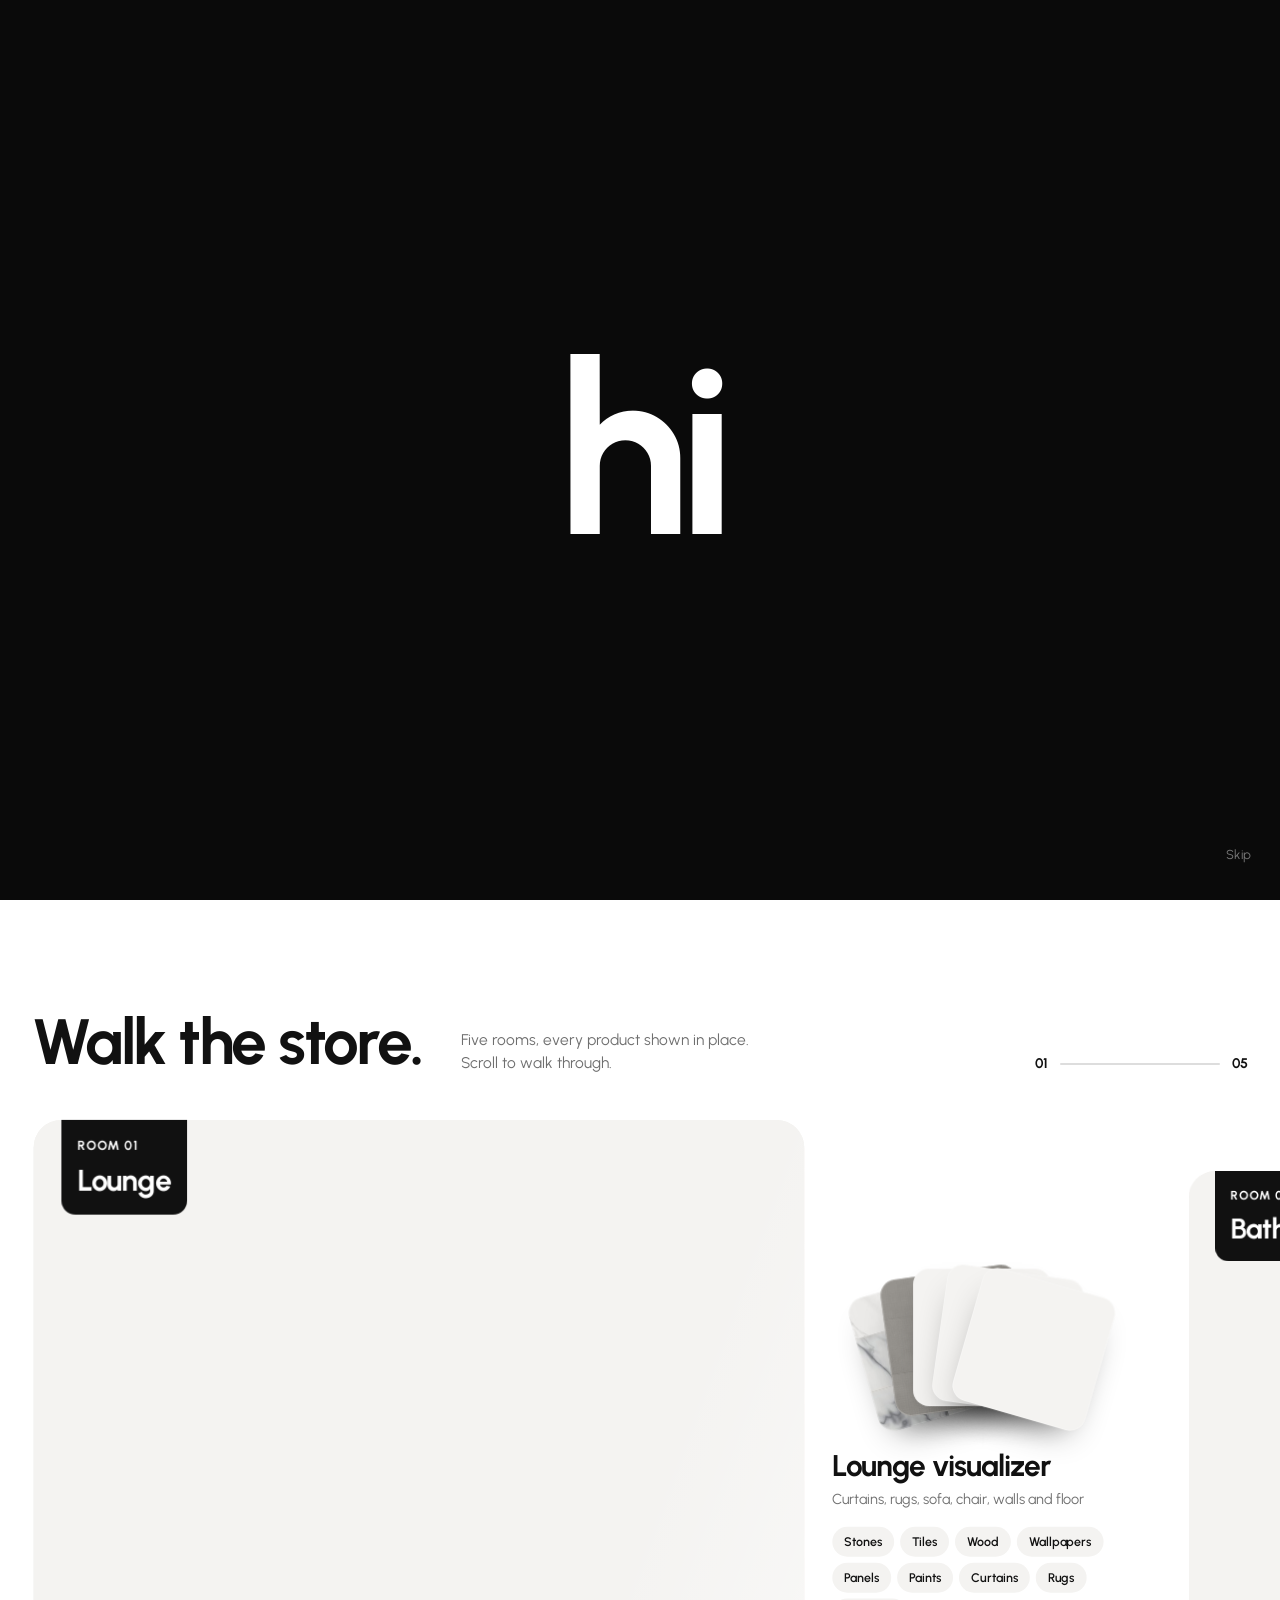
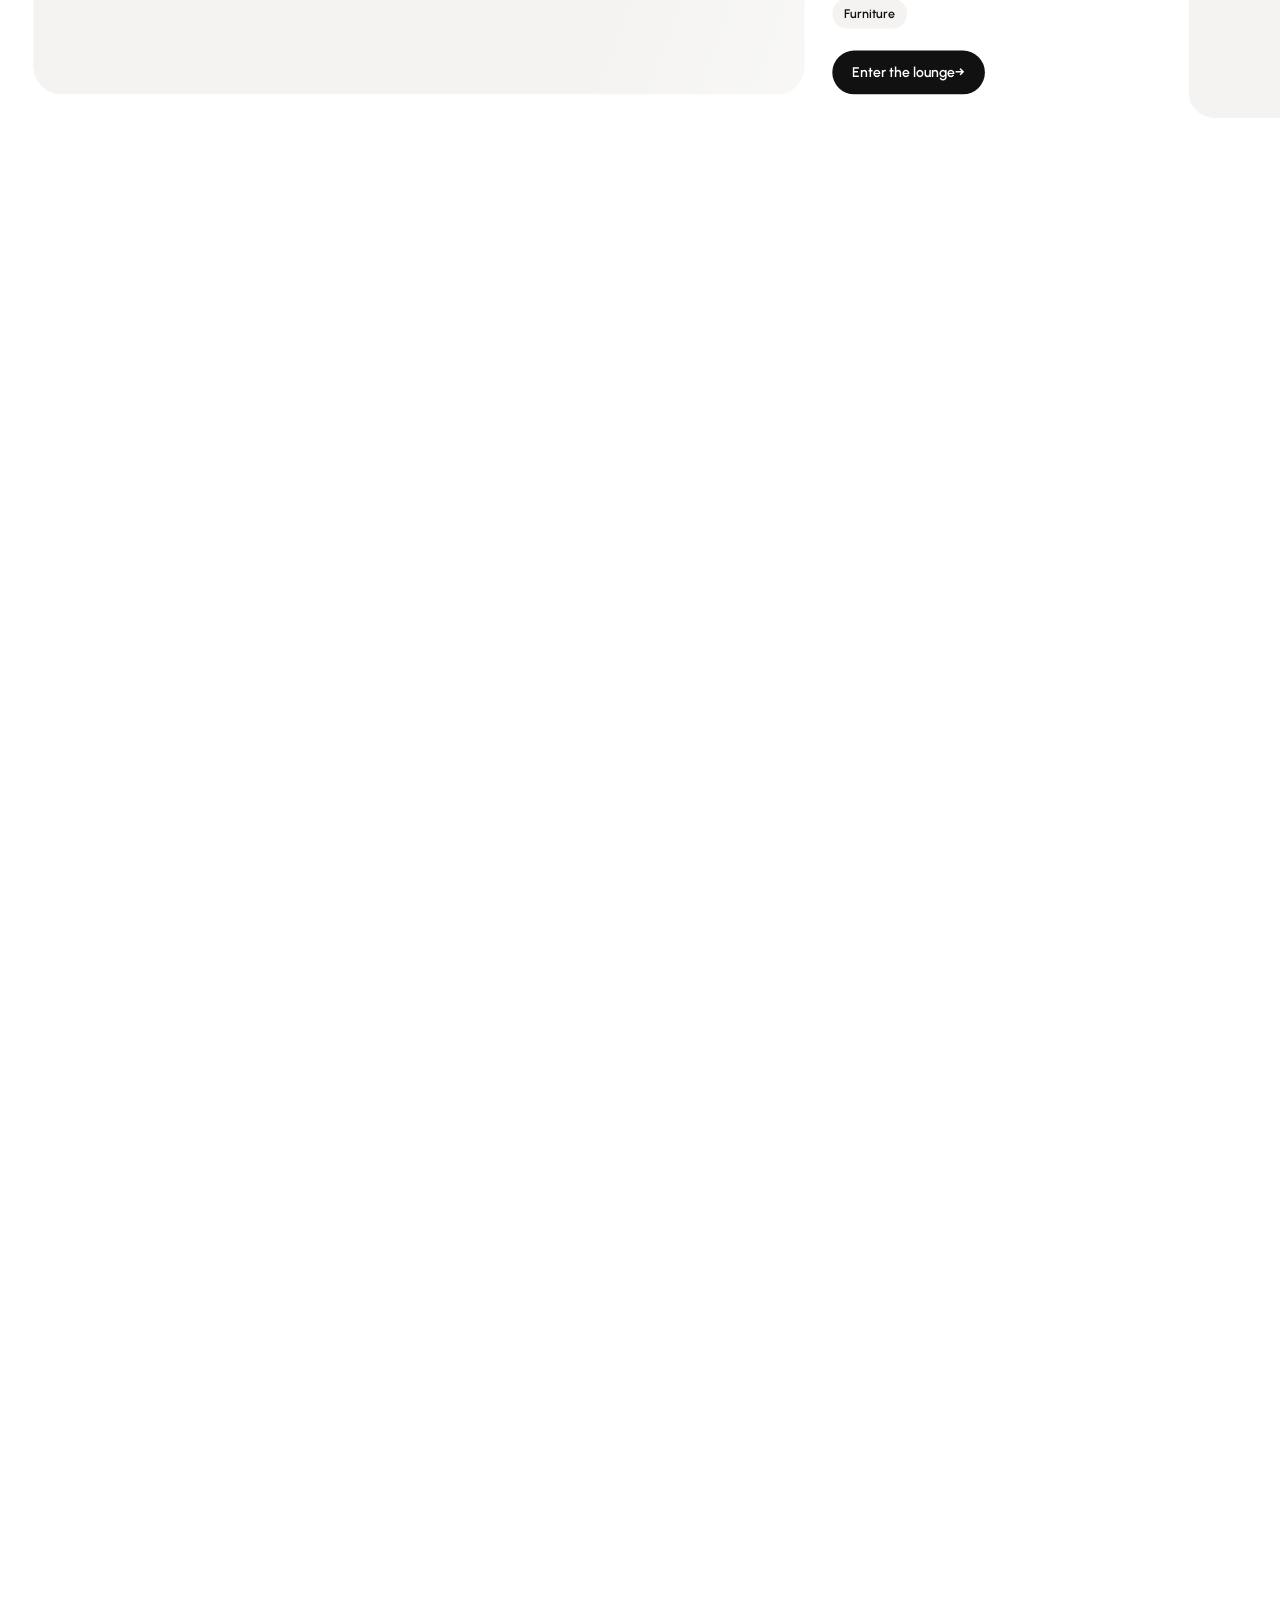
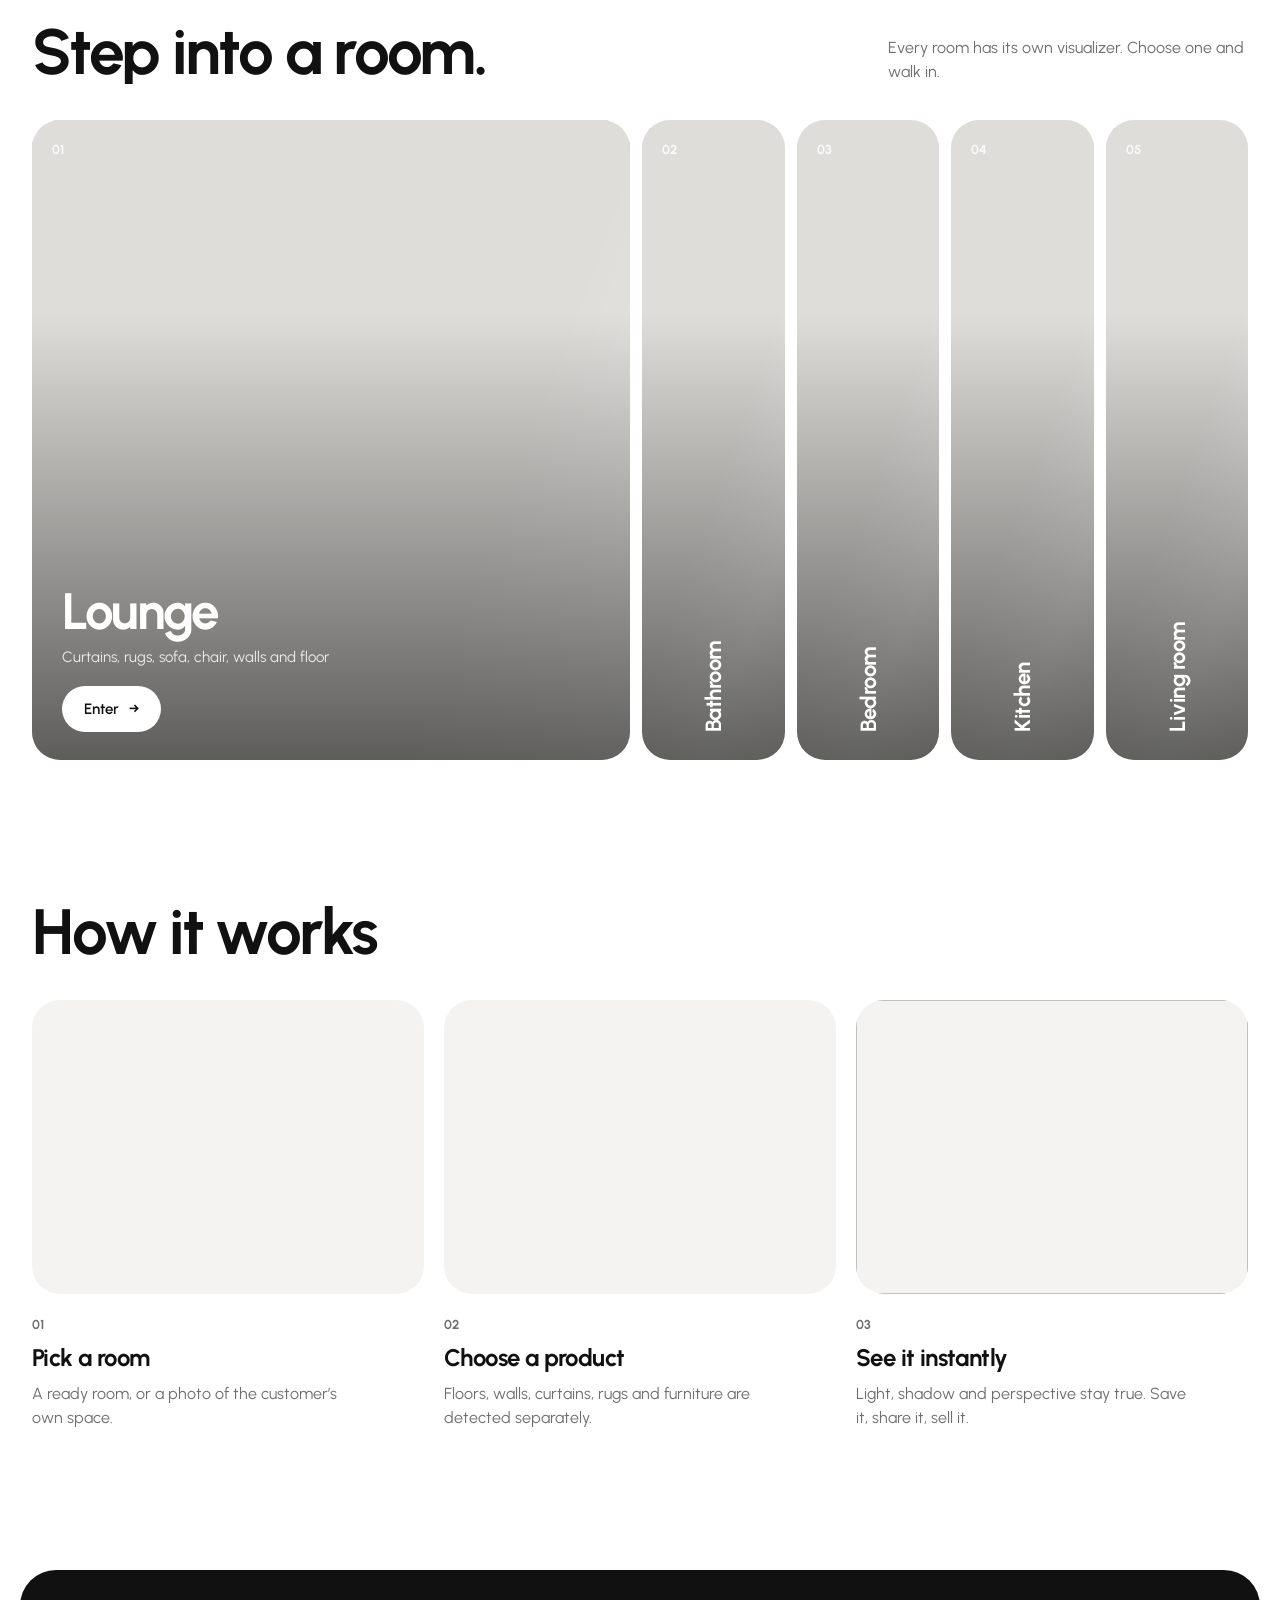
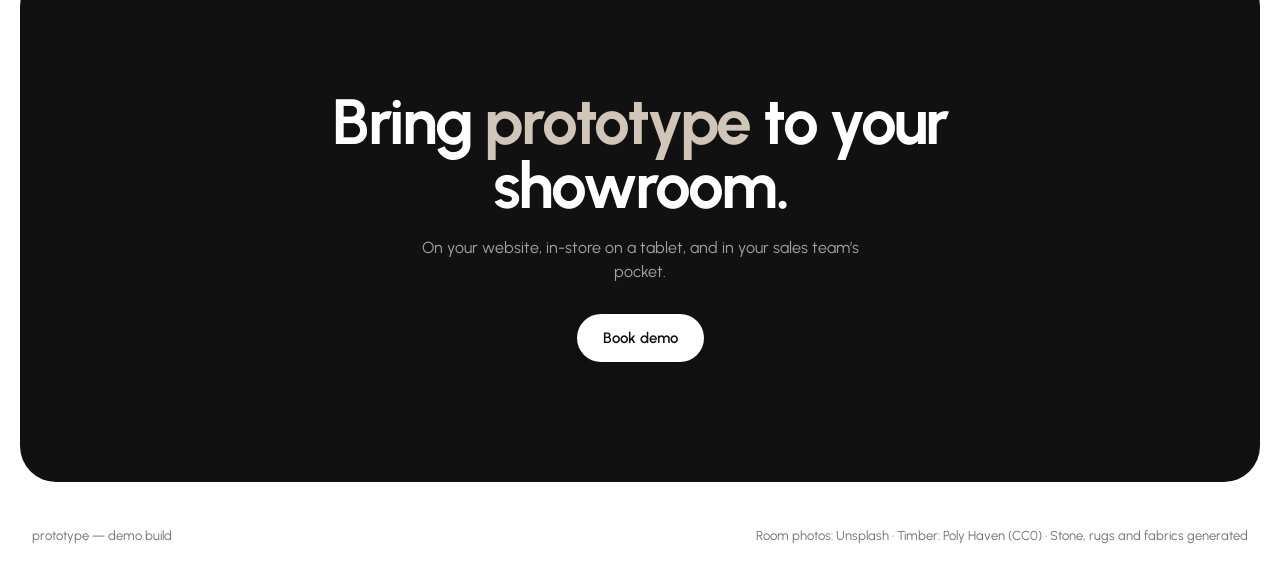
==== index.html @ 28223105 "Add files via upload" ====
<!doctype html>
<html lang="en" data-theme="light">
<head>
<meta charset="utf-8">
<meta name="viewport" content="width=device-width, initial-scale=1">
<title>prototype</title>
<link rel="preconnect" href="https://fonts.googleapis.com">
<link rel="preconnect" href="https://fonts.gstatic.com" crossorigin>
<link href="https://fonts.googleapis.com/css2?family=Urbanist:wght@400;500;600;700;800&display=swap" rel="stylesheet">
<link rel="stylesheet" href="site.css">
</head>
<body class="is-loading">

<!-- intro -->
<div class="intro" id="intro" aria-hidden="true">
  <div class="hi" id="hi">hi</div>
  <p class="intro-line" id="introLine"><span>this</span> <span>is</span> <span>our</span> <span>prototype</span></p>
  <div class="intro-bar"><i id="introBar"></i></div>
  <button class="intro-skip" id="introSkip">Skip</button>
</div>

<!-- nav -->
<header class="nav" id="nav">
  <div class="nav-in">
    <a class="logo" href="#top" aria-label="prototype home">
      <svg viewBox="0 0 20 24" fill="none"><path d="M2.5 23V10.5a7.5 7.5 0 0 1 15 0V23" stroke="currentColor" stroke-width="4"/></svg>
      <span>prototype</span>
    </a>
    <nav class="menu" id="menu">
      <div class="dd" data-dd="products">
        <button class="dd-btn" aria-expanded="false">Products <svg viewBox="0 0 10 6"><path d="M1 1l4 4 4-4"/></svg></button>
        <div class="dd-panel dd-list" id="ddProducts"></div>
      </div>
      <div class="dd" data-dd="solutions">
        <button class="dd-btn" aria-expanded="false">Solutions <svg viewBox="0 0 10 6"><path d="M1 1l4 4 4-4"/></svg></button>
        <div class="dd-panel dd-mega"><p class="mega-h">Shop by material</p><div class="mega-grid" id="ddSolutions"></div></div>
      </div>
      <a href="#how">How it works</a>
      <a href="#contact">Contact</a>
    </nav>
    <a class="btn btn-dark nav-cta" href="#rooms">Try for free</a>
    <button class="burger" id="burger" aria-label="Open menu"><span></span><span></span></button>
  </div>
</header>
<div class="sheet" id="sheet">
  <div class="sheet-in">
    <p class="mega-h">Room visualizers</p><div class="sheet-list" id="sheetList"></div>
    <a class="btn btn-dark" href="#rooms" data-close>Try for free</a>
  </div>
</div>

<main id="top">
  <!-- hero -->
  <section class="hero" id="hero">
    <div class="hero-media" id="heroMedia">
      <img id="heroA" alt="">
      <img id="heroB" alt="" class="next">
    </div>
    <div class="hero-veil"></div>
    <div class="hero-copy">
      <h1><span class="ln"><span>Show it in their room</span></span><span class="ln"><span>before it’s in their room.</span></span></h1>
      <p>Stones, tiles, wallpapers, panels, paints, curtains, rugs and furniture — previewed in real rooms at true scale, with the room’s own light.</p>
      <div class="hero-ctas">
        <a class="btn btn-light mag" href="#contact">Book demo</a>
        <a class="btn btn-dark mag" href="#rooms">Try our visualizer</a>
      </div>
    </div>
    <div class="now" id="now"><i class="now-sw"></i><div><small>Now showing</small><b id="nowText">—</b></div><svg class="now-ring" viewBox="0 0 24 24"><circle cx="12" cy="12" r="10"/><circle id="nowProg" cx="12" cy="12" r="10" pathLength="1"/></svg></div>
    <a class="hero-down" href="#store">Walk the store <span></span></a>
  </section>

  <!-- the store -->
  <section class="store" id="store">
    <div class="store-pin">
      <div class="store-head">
        <h2 class="rise">Walk the store.</h2>
        <p>Five rooms, every product shown in place. Scroll to walk through.</p>
        <div class="aisle-meter"><span id="aisleNo">01</span><div class="meter"><i id="meter"></i></div><span>05</span></div>
      </div>
      <div class="track" id="track"></div>
    </div>
  </section>

  <!-- pick a room -->
  <section class="pick" id="rooms">
    <div class="wrap">
      <div class="viz-head">
        <h2 class="rise">Step into a room.</h2>
        <p>Every room has its own visualizer. Choose one and walk in.</p>
      </div>
      <div class="doors" id="doors"></div>
    </div>
  </section>

  <!-- how -->
  <section class="how" id="how">
    <div class="wrap">
      <h2 class="rise">How it works</h2>
      <div class="steps">
        <article class="step"><div class="step-media" id="step1"></div><span>01</span><h3>Pick a room</h3><p>A ready room, or a photo of the customer’s own space.</p></article>
        <article class="step"><div class="step-media" id="step2"></div><span>02</span><h3>Choose a product</h3><p>Floors, walls, curtains, rugs and furniture are detected separately.</p></article>
        <article class="step"><div class="step-media ba" id="step3"><img alt=""><img alt=""></div><span>03</span><h3>See it instantly</h3><p>Light, shadow and perspective stay true. Save it, share it, sell it.</p></article>
      </div>
    </div>
  </section>

  <section class="cta" id="contact">
    <div class="cta-in">
      <h2>Bring <em>prototype</em> to your showroom.</h2>
      <p>On your website, in-store on a tablet, and in your sales team’s pocket.</p>
      <a class="btn btn-light mag" href="#top">Book demo</a>
    </div>
  </section>
</main>
<footer class="foot"><span>prototype — demo build</span><span>Room photos: Unsplash · Timber: Poly Haven (CC0) · Stone, rugs and fabrics generated</span></footer>

<div class="cursor" id="cursor">Step in</div>

<script src="engine.js"></script>
<script src="gen.js"></script>
<script src="data.js"></script>
<script src="core.js"></script>
<script src="app.js"></script>
</body>
</html>
---- site.css ----
:root{
  --bg:#ffffff; --bg-2:#f4f3f1; --bg-3:#ebe9e5; --card:#ffffff; --ink:#111111; --ink-2:#3b3b3b; --muted:#6f6f6f;
  --line:rgba(17,17,17,.08); --line-2:rgba(17,17,17,.14); --glass:rgba(255,255,255,.86);
  --ease:cubic-bezier(.2,.8,.15,1); --ease-io:cubic-bezier(.65,0,.35,1); --r:28px;
}
@media (prefers-color-scheme:dark){
  :root:not([data-theme="light"]){
    --bg:#0f0f0f; --bg-2:#171717; --bg-3:#202020; --card:#161616; --ink:#f2f2f2; --ink-2:#d0d0d0; --muted:#9a9a9a;
    --line:rgba(255,255,255,.08); --line-2:rgba(255,255,255,.16); --glass:rgba(22,22,22,.86);
  }
}
:root[data-theme="dark"]{
  --bg:#0f0f0f; --bg-2:#171717; --bg-3:#202020; --card:#161616; --ink:#f2f2f2; --ink-2:#d0d0d0; --muted:#9a9a9a;
  --line:rgba(255,255,255,.08); --line-2:rgba(255,255,255,.16); --glass:rgba(22,22,22,.86);
}
*{box-sizing:border-box;margin:0;padding:0}
html,body{background:var(--bg);color:var(--ink)}
body{font-family:"Urbanist",system-ui,sans-serif;font-size:16px;line-height:1.5;-webkit-font-smoothing:antialiased;overflow-x:clip}
body.is-loading{overflow:hidden}
button{font:inherit;color:inherit;background:none;border:0;cursor:pointer}
a{color:inherit;text-decoration:none}
img{display:block;max-width:100%}
.wrap{max-width:1280px;margin:0 auto;padding:0 32px}
h2{font-size:clamp(36px,5vw,64px);line-height:1;letter-spacing:-.035em;font-weight:700}
.btn{display:inline-flex;align-items:center;justify-content:center;height:48px;padding:0 26px;border-radius:999px;font-weight:600;font-size:15px;white-space:nowrap;transition:transform .35s var(--ease),background .25s,color .25s}
.btn-dark{background:#111;color:#fff}
.btn-light{background:#fff;color:#111;box-shadow:0 1px 0 rgba(0,0,0,.04),0 6px 24px -10px rgba(0,0,0,.25)}
.btn:active{transform:scale(.97)}

/* ---------- intro ---------- */
.intro{position:fixed;inset:0;z-index:100;background:#0a0a0a;color:#fff;display:grid;place-items:center;transition:transform 1.1s var(--ease-io),border-radius 1.1s var(--ease-io)}
.intro.lift{transform:translateY(-100%);border-radius:0 0 48px 48px}
.intro.gone{display:none}
.hi{font-family:"Urbanist",system-ui,sans-serif;font-weight:700;font-size:clamp(120px,20vw,240px);line-height:1;color:#fff;padding:0 .08em;letter-spacing:-.05em;
  -webkit-mask-image:linear-gradient(90deg,#000 calc(var(--w,0%) - 12%),transparent var(--w,0%));mask-image:linear-gradient(90deg,#000 calc(var(--w,0%) - 12%),transparent var(--w,0%));transition:opacity .6s,transform .9s var(--ease)}
@property --w{syntax:"<percentage>";inherits:false;initial-value:0%}
.intro.draw .hi{animation:write 2.1s cubic-bezier(.55,.1,.35,1) forwards}
@keyframes write{to{--w:114%}}
@keyframes draw{to{stroke-dashoffset:0}}
.intro.hi-out .hi{opacity:0;transform:scale(.94)}
.intro-line{position:absolute;left:0;right:0;top:50%;transform:translateY(-50%);text-align:center;padding:0 20px;font-size:clamp(28px,4.6vw,56px);font-weight:600;letter-spacing:-.03em}
.intro-line span{display:inline-block;opacity:0;transform:translateY(22px);transition:opacity .8s var(--ease),transform .9s var(--ease)}
.intro.say .intro-line span{opacity:1;transform:none}
.intro.say .intro-line span:nth-child(2){transition-delay:.12s}.intro.say .intro-line span:nth-child(3){transition-delay:.24s}.intro.say .intro-line span:nth-child(4){transition-delay:.38s}
.intro-line span:last-child{color:#cfc6b8}
.intro-bar{position:absolute;bottom:48px;left:50%;width:120px;height:2px;margin-left:-60px;background:rgba(255,255,255,.12);border-radius:2px;overflow:hidden;opacity:0;transition:opacity .5s}
.intro.say .intro-bar{opacity:1}
.intro-bar i{display:block;height:100%;width:0;background:#fff;transition:width .6s var(--ease)}
.intro-skip{position:absolute;right:28px;bottom:36px;font-size:13px;color:rgba(255,255,255,.45);letter-spacing:.04em}
.intro-skip:hover{color:#fff}

/* ---------- nav ---------- */
.nav{position:fixed;top:16px;left:0;right:0;z-index:50;padding:0 20px;transition:transform .6s var(--ease)}
.nav.hide{transform:translateY(-140%)}
.nav-in{max-width:1220px;margin:0 auto;height:68px;display:flex;align-items:center;gap:34px;padding:0 10px 0 26px;border-radius:999px;background:var(--glass);
  backdrop-filter:blur(16px) saturate(1.6);-webkit-backdrop-filter:blur(16px) saturate(1.6);box-shadow:0 8px 30px -12px rgba(0,0,0,.18),inset 0 0 0 1px var(--line)}
.logo{display:flex;align-items:center;gap:9px;font-weight:700;font-size:22px;letter-spacing:-.035em}
.logo svg{width:18px;height:22px}
.menu{display:flex;align-items:center;gap:clamp(18px,2.4vw,30px);margin-left:auto;font-size:16px;font-weight:500;color:var(--ink-2)}
.menu>a,.dd-btn{position:relative;display:flex;align-items:center;gap:6px;height:68px}
.dd-btn svg{width:10px;height:6px;stroke:currentColor;stroke-width:1.6;fill:none;transition:transform .35s var(--ease)}
.dd.open .dd-btn svg{transform:rotate(180deg)}
.dd{position:relative}
.dd-panel{position:absolute;top:58px;left:50%;background:var(--card);border-radius:22px;box-shadow:0 30px 60px -20px rgba(0,0,0,.28),inset 0 0 0 1px var(--line);
  opacity:0;visibility:hidden;transform:translate(-50%,10px) scale(.98);transform-origin:top center;transition:opacity .3s,transform .45s var(--ease),visibility .3s}
.dd.open .dd-panel{opacity:1;visibility:visible;transform:translate(-50%,0)}
.dd-list{min-width:250px;padding:10px}
.dd-list button{display:flex;width:100%;align-items:center;gap:12px;padding:11px 14px;border-radius:12px;font-size:15.5px;color:var(--ink);text-align:left;transition:background .2s}
.dd-list button i{width:26px;height:26px;border-radius:7px;background-size:cover;flex:0 0 auto}
.dd-list button:hover{background:var(--bg-2)}
.dd-mega{width:620px;padding:24px 26px 26px}
.mega-h{font-size:14px;color:var(--muted);margin-bottom:16px;font-weight:500}
.mega-grid{display:grid;grid-template-columns:repeat(4,1fr);gap:16px 14px}
.mega-grid button{text-align:center;font-size:15.5px;font-weight:500;color:var(--ink)}
.mega-grid button i{display:block;aspect-ratio:1.08;border-radius:12px;background-size:cover;background-position:center;margin-bottom:8px;transition:transform .5s var(--ease)}
.mega-grid button:hover i{transform:scale(1.04)}
.dd.open .dd-panel button{animation:ddItem .5s var(--ease) both;animation-delay:calc(var(--i)*30ms)}
@keyframes ddItem{from{opacity:0;transform:translateY(6px)}}
.nav-cta{height:48px}
.burger{display:none;width:46px;height:46px;border-radius:50%;background:#111;margin-left:8px;position:relative}
.burger span{position:absolute;left:14px;right:14px;height:2px;background:#fff;transition:transform .4s var(--ease)}
.burger span:first-child{top:18px}.burger span:last-child{top:26px}
.sheet-open .burger span:first-child{transform:translateY(4px) rotate(45deg)}
.sheet-open .burger span:last-child{transform:translateY(-4px) rotate(-45deg)}
.sheet{position:fixed;inset:0;z-index:45;background:var(--bg);padding:104px 20px 30px;clip-path:circle(0 at calc(100% - 46px) 46px);transition:clip-path .8s var(--ease-io);overflow:auto}
.sheet-open .sheet{clip-path:circle(150% at calc(100% - 46px) 46px)}
.sheet-list{display:grid;grid-template-columns:1fr 1fr;gap:14px;margin-bottom:24px}
.sheet-list button{text-align:left;font-size:17px;font-weight:600}
.sheet-list button i{display:block;aspect-ratio:1.4;border-radius:14px;background-size:cover;margin-bottom:8px}
.sheet .btn{width:100%}

/* ---------- hero ---------- */
.hero{position:relative;height:100svh;min-height:640px;overflow:hidden;background:#e9e7e3}
.hero-media{position:absolute;inset:0;transform:scale(1.08);transition:transform 2.2s var(--ease)}
.ready .hero-media{transform:scale(1)}
.hero-media img{position:absolute;inset:0;width:100%;height:100%;object-fit:cover;object-position:50% 46%}
.hero-media img.next{-webkit-mask-image:linear-gradient(100deg,#000 calc(var(--p,0%) - 18%),transparent var(--p,0%));mask-image:linear-gradient(100deg,#000 calc(var(--p,0%) - 18%),transparent var(--p,0%))}
.hero-veil{position:absolute;inset:0;background:radial-gradient(60% 46% at 50% 48%,rgba(255,255,255,.72),rgba(255,255,255,.35) 55%,rgba(255,255,255,0) 80%);pointer-events:none}
.hero-copy{position:relative;z-index:2;height:100%;display:flex;flex-direction:column;align-items:center;justify-content:center;text-align:center;padding:90px 20px 40px;color:#111}
.hero h1{font-size:clamp(40px,6vw,86px);line-height:1;letter-spacing:-.045em;font-weight:700;max-width:1100px}
.ln{display:block;overflow:hidden;padding:.02em 0 .08em}
.ln>span{display:inline-block;transform:translateY(110%)}
.ready .ln>span{transform:none;transition:transform 1.3s var(--ease)}
.ready .ln:nth-child(2)>span{transition-delay:.12s}
.hero-copy p{max-width:600px;margin-top:22px;font-size:18px;color:#3b3b3b;font-weight:500;opacity:0;transform:translateY(14px);transition:opacity 1s .5s,transform 1.2s .5s var(--ease)}
.hero-ctas{display:flex;gap:12px;margin-top:32px;opacity:0;transform:translateY(14px);transition:opacity 1s .65s,transform 1.2s .65s var(--ease)}
.ready .hero-copy p,.ready .hero-ctas{opacity:1;transform:none}
.now{position:absolute;left:24px;bottom:24px;z-index:3;display:flex;align-items:center;gap:12px;padding:8px 14px 8px 8px;border-radius:999px;background:rgba(255,255,255,.9);color:#111;
  backdrop-filter:blur(10px);box-shadow:0 10px 30px -14px rgba(0,0,0,.35);opacity:0;transform:translateY(10px);transition:opacity .8s 1s,transform 1s 1s var(--ease)}
.ready .now{opacity:1;transform:none}
.now-sw{width:38px;height:38px;border-radius:50%;background-size:cover;box-shadow:inset 0 0 0 1px rgba(0,0,0,.08)}
.now small{display:block;font-size:11.5px;color:#7a7a7a;font-weight:600;letter-spacing:.02em}
.now b{display:block;font-size:14.5px;font-weight:600;min-width:180px;transition:opacity .4s}
.now-ring{width:22px;height:22px;margin-left:4px;transform:rotate(-90deg)}
.now-ring circle{fill:none;stroke:#e3e1dd;stroke-width:2.4}
.now-ring #nowProg{stroke:#111;stroke-dasharray:1;stroke-dashoffset:1}
.hero-down{position:absolute;right:24px;bottom:24px;z-index:3;display:flex;align-items:center;gap:12px;height:54px;padding:0 20px;border-radius:999px;background:rgba(255,255,255,.9);backdrop-filter:blur(10px);font-size:14px;font-weight:600;color:#111;box-shadow:0 10px 30px -14px rgba(0,0,0,.35)}
.hero-down span{width:46px;height:1px;background:#111;position:relative;overflow:hidden}
.hero-down span::after{content:"";position:absolute;inset:0;background:#fff;transform:translateX(-100%);animation:sweep 2.2s var(--ease-io) infinite}
@keyframes sweep{60%,100%{transform:translateX(100%)}}

/* ---------- store walk ---------- */
.store{position:relative;height:calc(100vh * 5.2);background:var(--bg)}
.store-pin{position:sticky;top:0;height:100vh;overflow:hidden;display:flex;flex-direction:column;justify-content:center}
.store-head{position:absolute;top:110px;left:max(32px,calc((100vw - 1280px)/2 + 32px));right:32px;display:flex;align-items:end;gap:40px}
.store-head p{max-width:300px;color:var(--muted);font-size:15.5px}
.aisle-meter{margin-left:auto;display:flex;align-items:center;gap:12px;font-size:14px;font-weight:700;font-variant-numeric:tabular-nums}
.meter{width:160px;height:2px;background:var(--line-2);border-radius:2px;overflow:hidden}
.meter i{display:block;height:100%;width:0;background:var(--ink)}
.track{display:flex;gap:28px;padding:0 max(32px,calc((100vw - 1280px)/2 + 32px));margin-top:110px;will-change:transform}
.bay{flex:0 0 min(82vw,1080px);display:grid;grid-template-columns:1fr 240px;gap:22px;align-items:end;transform-origin:center bottom}
.bay-img{position:relative;height:min(60vh,580px);border-radius:var(--r);overflow:hidden;background:var(--bg-2);cursor:none}
.bay-img img{position:absolute;inset:-4% -8%;width:116%;height:108%;object-fit:cover;transition:transform 1.2s var(--ease)}
.bay-img:hover img{transform:scale(1.03)}
.sign{position:absolute;top:0;left:28px;padding:16px 16px 12px;background:#111;color:#fff;border-radius:0 0 14px 14px;font-weight:700;font-size:13px;letter-spacing:.06em;text-transform:uppercase;transform-origin:top center;animation:swing 5s ease-in-out infinite}
.sign b{display:block;font-size:30px;letter-spacing:-.03em;text-transform:none;margin-top:2px}
@keyframes swing{0%,100%{transform:rotate(-1.2deg)}50%{transform:rotate(1.2deg)}}
.bay-side h3{font-size:30px;letter-spacing:-.03em;font-weight:700;line-height:1.05}
.bay-side p{color:var(--muted);font-size:14.5px;margin-top:8px}
.shelf{display:grid;grid-template-columns:1fr 1fr;gap:10px;margin:18px 0}
.shelf button{text-align:left;font-size:12.5px;font-weight:600;color:var(--ink-2)}
.shelf i{display:block;aspect-ratio:1;border-radius:12px;background-size:cover;margin-bottom:6px;box-shadow:0 10px 20px -14px rgba(0,0,0,.5);transition:transform .45s var(--ease)}
.shelf button:hover i{transform:translateY(-4px) rotate(-1.5deg)}
.bay-side .btn{height:44px;font-size:14px;padding:0 20px}
.bay-end{flex:0 0 380px;align-self:center;padding-right:40px}
.bay-end h3{font-size:44px;letter-spacing:-.04em;line-height:1}
.bay-end .btn{margin-top:24px}
.cursor{position:fixed;left:0;top:0;z-index:60;width:92px;height:92px;margin:-46px 0 0 -46px;border-radius:50%;background:#111;color:#fff;display:grid;place-items:center;font-size:13.5px;font-weight:700;
  pointer-events:none;transform:translate(var(--x,-200px),var(--y,-200px)) scale(0);transition:transform .35s var(--ease)}
.cursor.on{transform:translate(var(--x),var(--y)) scale(1)}

/* ---------- visualizer ---------- */
.viz{padding:120px 0 0}
.viz-head,.how h2{margin-bottom:36px}
.viz-head{display:flex;justify-content:space-between;align-items:end;gap:40px}
.viz-head p{max-width:360px;color:var(--muted)}
.app{display:grid;grid-template-columns:minmax(0,1fr) 380px;gap:20px;align-items:start}
.stage-col{min-width:0}
.rooms{display:flex;gap:8px;overflow-x:auto;scrollbar-width:none;margin-bottom:12px}
.rooms::-webkit-scrollbar{display:none}
.room{flex:0 0 auto;display:flex;align-items:center;gap:10px;height:48px;padding:0 18px 0 6px;border-radius:999px;background:var(--bg-2);font-weight:600;font-size:14.5px;color:var(--ink-2);transition:background .3s,color .3s}
.room img{width:36px;height:36px;border-radius:50%;object-fit:cover}
.room[aria-selected="true"]{background:#111;color:#fff}
.stage{position:relative;border-radius:var(--r);overflow:hidden;background:var(--bg-2);user-select:none;-webkit-user-select:none}
.stage-inner{position:relative;margin:0 auto}
.stage canvas,.stage img.before{display:block;width:100%;height:auto}
.stage canvas.gl{cursor:pointer}
.ov,.stage img.before{position:absolute;inset:0;width:100%;height:100%;pointer-events:none}
.ov.prev{-webkit-mask-image:linear-gradient(100deg,transparent calc(var(--p,0%) - 16%),#000 var(--p,0%));mask-image:linear-gradient(100deg,transparent calc(var(--p,0%) - 16%),#000 var(--p,0%))}
.ov.hover{opacity:0;transition:opacity .3s}
.ov.hover.on{opacity:.55}
.ov.flash{opacity:0}
.ov.flash.go{animation:flash 1.5s var(--ease)}
@keyframes flash{0%{opacity:0}20%{opacity:1}65%{opacity:.85}100%{opacity:0}}
.stage img.before{display:none;clip-path:inset(0 calc(100% - var(--split,50%)) 0 0)}
.stage.comparing img.before{display:block}
.handle{position:absolute;top:0;bottom:0;left:var(--split,50%);display:none;z-index:4}
.stage.comparing .handle{display:block}
.handle::before{content:"";position:absolute;top:0;bottom:0;left:-1px;width:2px;background:#fff;box-shadow:0 0 16px rgba(0,0,0,.3)}
.handle button{position:absolute;top:50%;left:0;transform:translate(-50%,-50%);width:46px;height:46px;border-radius:50%;background:#fff;color:#111;display:grid;place-items:center;box-shadow:0 8px 24px -6px rgba(0,0,0,.4);cursor:ew-resize}
.tag{position:absolute;top:16px;z-index:3;font-size:12px;font-weight:700;color:#fff;background:rgba(0,0,0,.45);backdrop-filter:blur(8px);padding:6px 12px;border-radius:999px;display:none}
.stage.comparing .tag{display:block}.tag.l{left:16px}.tag.r{right:16px}
.hint{position:absolute;left:50%;bottom:16px;transform:translateX(-50%);z-index:3;padding:9px 16px;border-radius:999px;background:rgba(255,255,255,.92);color:#111;font-size:13.5px;font-weight:600;box-shadow:0 10px 24px -12px rgba(0,0,0,.4);transition:opacity .4s,transform .5s var(--ease);pointer-events:none;white-space:nowrap}
.hint.off{opacity:0;transform:translate(-50%,8px)}
.stage-load{position:absolute;inset:0;z-index:5;background:var(--bg-2);display:grid;place-items:center;transition:opacity .5s,visibility .5s}
.stage-load.done{opacity:0;visibility:hidden}
.stage-load span{width:120px;height:2px;background:var(--line-2);overflow:hidden;position:relative}
.stage-load span::after{content:"";position:absolute;inset:0;background:var(--ink);transform:translateX(-100%);animation:sweep 1.4s var(--ease-io) infinite}
.toolbar{display:flex;gap:8px;align-items:center;margin-top:12px;flex-wrap:wrap}
.tool{height:42px;padding:0 18px;border-radius:999px;background:var(--bg-2);font-weight:600;font-size:14px;transition:background .25s,color .25s}
.tool:hover{background:var(--bg-3)}
.tool[aria-pressed="true"]{background:#111;color:#fff}
.toolbar .sp{flex:1}
.applied{display:flex;align-items:center;gap:10px;font-size:14px;color:var(--muted);min-width:0}
.applied i{width:28px;height:28px;border-radius:50%;background-size:cover;flex:0 0 auto}
.applied b{color:var(--ink);font-weight:600;white-space:nowrap;overflow:hidden;text-overflow:ellipsis}

.panel{background:var(--card);border-radius:var(--r);box-shadow:inset 0 0 0 1px var(--line);position:sticky;top:100px;max-height:calc(100vh - 116px);display:flex;flex-direction:column;overflow:hidden}
.p-sec{padding:18px 20px}
.p-sec+.p-sec{border-top:1px solid var(--line)}
.lbl{font-size:13px;font-weight:600;color:var(--muted);margin-bottom:10px}
.surfaces{display:flex;flex-wrap:wrap;gap:6px}
.surf{display:inline-flex;align-items:center;gap:8px;height:38px;padding:0 14px 0 5px;border-radius:999px;background:var(--bg-2);font-weight:600;font-size:13.5px;transition:background .3s,color .3s}
.surf i{width:28px;height:28px;border-radius:50%;background-size:cover;background-color:var(--bg-3)}
.surf[aria-pressed="true"]{background:#111;color:#fff}
.cats{display:grid;grid-template-columns:repeat(5,1fr);gap:8px}
.cat{text-align:center;font-size:11.5px;font-weight:600;color:var(--ink-2);transition:opacity .3s}
.cat i{display:block;aspect-ratio:1;border-radius:12px;background-size:cover;background-position:center;margin-bottom:5px;box-shadow:inset 0 0 0 1px var(--line);transition:transform .4s var(--ease),box-shadow .3s}
.cat[aria-selected="true"] i{box-shadow:0 0 0 2px var(--card),0 0 0 4px #111}
.cat.off{opacity:.35}
.cat:hover i{transform:translateY(-2px)}
.products{overflow-y:auto;padding:16px 20px 20px;display:grid;grid-template-columns:1fr 1fr;gap:10px;flex:1;min-height:200px;border-top:1px solid var(--line);scrollbar-width:thin}
.prod{text-align:left;border-radius:16px;padding:6px 6px 10px;transition:background .25s;opacity:0;transform:translateY(10px);animation:cardIn .6s var(--ease) forwards;animation-delay:calc(var(--i)*35ms)}
@keyframes cardIn{to{opacity:1;transform:none}}
.prod:hover{background:var(--bg-2)}
.prod[aria-pressed="true"]{background:var(--bg-2);box-shadow:inset 0 0 0 1.5px #111}
.prod .sw{aspect-ratio:1;border-radius:11px;background-size:cover;background-position:center;background-color:var(--bg-2)}
.prod b{display:block;font-size:13.5px;font-weight:600;margin:8px 4px 0;line-height:1.25}
.prod small{display:block;color:var(--muted);font-size:12px;margin:2px 4px 0}
.adjust{display:grid;gap:14px;border-top:1px solid var(--line)}
.adjust[hidden]{display:none}
.row{display:flex;flex-wrap:wrap;gap:6px;align-items:center}
.chip{height:32px;padding:0 12px;border-radius:999px;background:var(--bg-2);font-size:12.5px;font-weight:600;transition:background .25s,color .25s}
.chip[aria-pressed="true"]{background:#111;color:#fff}
.grout-row{gap:10px;flex-wrap:nowrap}
.grout-row input{flex:1;accent-color:#111;min-width:60px}
.grout-row output{font-size:12.5px;font-weight:600;min-width:40px;text-align:right}
.gcol{width:24px;height:24px;border-radius:50%;box-shadow:inset 0 0 0 1px rgba(0,0,0,.15)}
.gcol[aria-pressed="true"]{box-shadow:0 0 0 2px var(--card),0 0 0 3.5px #111}
.toggle{display:flex;justify-content:space-between;align-items:center;font-size:14px;font-weight:600}
.switch{width:42px;height:24px;border-radius:99px;background:var(--line-2);position:relative;transition:background .3s}
.switch::after{content:"";position:absolute;top:3px;left:3px;width:18px;height:18px;border-radius:50%;background:#fff;box-shadow:0 1px 4px rgba(0,0,0,.25);transition:transform .35s var(--ease)}
.switch[aria-checked="true"]{background:#111}.switch[aria-checked="true"]::after{transform:translateX(18px)}

/* ---------- how ---------- */
.how{padding:140px 0 0}
.steps{display:grid;grid-template-columns:repeat(3,1fr);gap:20px}
.step-media{aspect-ratio:4/3;border-radius:var(--r);overflow:hidden;background:var(--bg-2);position:relative;margin-bottom:18px}
.step span{font-size:13px;font-weight:700;color:var(--muted)}
.step h3{font-size:24px;letter-spacing:-.025em;margin-top:4px}
.step p{color:var(--muted);margin-top:6px;max-width:330px}
#step1{display:grid;grid-template-columns:1fr 1fr;gap:6px;padding:6px}
#step1 img{width:100%;height:100%;object-fit:cover;border-radius:18px;transition:transform .8s var(--ease)}
#step1 img:nth-child(odd){transform:translateY(8px)}
.step:hover #step1 img{transform:none}
#step2{display:grid;place-items:center}
#step2 i{position:absolute;width:42%;aspect-ratio:1;border-radius:16px;background-size:cover;box-shadow:0 20px 40px -20px rgba(0,0,0,.5);transition:transform .8s var(--ease)}
.ba img{position:absolute;inset:0;width:100%;height:100%;object-fit:cover}
.ba img:last-child{clip-path:inset(0 0 0 var(--s,50%));animation:baSweep 6s var(--ease-io) infinite}
@keyframes baSweep{0%,100%{clip-path:inset(0 0 0 78%)}50%{clip-path:inset(0 0 0 22%)}}

/* ---------- cta ---------- */
.cta{padding:140px 20px 20px}
.cta-in{max-width:1280px;margin:0 auto;border-radius:36px;background:#111;color:#fff;padding:120px 30px;text-align:center;overflow:hidden;position:relative}
.cta-in h2{max-width:820px;margin:0 auto}
.cta-in em{font-style:normal;color:#cfc6b8}
.cta-in p{color:#a3a3a3;margin:18px auto 30px;max-width:460px}
.foot{max-width:1280px;margin:0 auto;padding:24px 32px 36px;display:flex;justify-content:space-between;gap:20px;color:var(--muted);font-size:13px;flex-wrap:wrap}

/* reveals */
.rise{overflow:hidden}
.rise .w{display:inline-block;transform:translateY(105%);transition:transform 1.1s var(--ease);transition-delay:calc(var(--i)*60ms)}
.rise.in .w{transform:none}

@media (max-width:920px){
  .menu{display:none}
  .burger{display:block}
  .nav-cta{margin-left:auto}
}
@media (max-width:1100px){
  .app{grid-template-columns:1fr}
  .panel{position:static;max-height:none}
  .products{max-height:460px}
}
@media (max-width:760px){
  .wrap{padding:0 16px}
  .nav{top:10px;padding:0 10px}
  .nav-in{height:58px;padding:0 6px 0 18px;gap:12px}
  .nav-cta{display:none}
  .burger{margin-left:auto}
  .hero{min-height:560px}
  .hero-media img{object-position:50% 50%}
  .hero-copy p{font-size:16px}
  .hero-ctas{flex-direction:column;width:100%;max-width:300px}
  .now{left:12px;right:12px;bottom:12px}
  .now b{min-width:0}
  .hero-down{display:none}
  .store{height:auto;padding:90px 0 0}
  .store-pin{position:static;height:auto;display:block}
  .store-head{position:static;display:block;padding:0 16px}
  .store-head p{margin-top:10px}
  .aisle-meter{display:none}
  .track{margin-top:24px;padding:0 16px;overflow-x:auto;scroll-snap-type:x mandatory;scrollbar-width:none;transform:none!important}
  .track::-webkit-scrollbar{display:none}
  .bay{flex:0 0 86vw;grid-template-columns:1fr;scroll-snap-align:center}
  .bay-img{height:56vw;cursor:auto}
  .bay-end{flex:0 0 70vw}
  .bay-end h3{font-size:32px}
  .viz{padding-top:90px}
  .viz-head{flex-direction:column;align-items:start;gap:12px}
  .cats{grid-template-columns:repeat(5,1fr);gap:6px}
  .cat{font-size:10.5px}
  .tool{padding:0 14px;font-size:13px}
  .applied{width:100%}
  .how{padding-top:90px}
  .steps{grid-template-columns:1fr}
  .cta{padding:90px 10px 10px}
  .cta-in{padding:80px 20px;border-radius:28px}
  .cursor{display:none}
}
@media (prefers-reduced-motion:reduce){
  *,*::before,*::after{animation-duration:.01ms!important;animation-iteration-count:1!important;transition-duration:.01ms!important}
}
.bay-img::before{content:"";position:absolute;inset:0;background:linear-gradient(110deg,transparent 35%,rgba(255,255,255,.55) 50%,transparent 65%) var(--bg-2);background-size:250% 100%;animation:shim 1.5s linear infinite;transition:opacity .6s}
.bay-img.loaded::before{opacity:0;animation:none}
.bay-img img{opacity:0;transition:opacity .8s,transform 1.2s var(--ease)}
.bay-img.loaded img{opacity:1}
@keyframes shim{to{background-position:-150% 0}}
.lbl b{display:inline-grid;place-items:center;width:20px;height:20px;border-radius:50%;background:#111;color:#fff;font-size:11px;margin-right:8px;vertical-align:1px}
.lbl span{font-weight:500;color:var(--muted);margin-left:6px;font-size:12.5px}
.prod-lbl{padding:16px 20px 0;margin:0;border-top:1px solid var(--line)}
.products{border-top:0;padding-top:10px}
.p-sec[hidden]{display:none}
.cats{grid-template-columns:repeat(auto-fill,minmax(64px,1fr))}

.lbl b{display:inline-grid;place-items:center;width:20px;height:20px;border-radius:50%;background:#111;color:#fff;font-size:11px;margin-right:8px;vertical-align:1px}
.lbl span{font-weight:500;color:var(--muted);margin-left:6px;font-size:12.5px}
.prod-lbl{padding:16px 20px 0;margin:0;border-top:1px solid var(--line)}
.products{border-top:0;padding-top:10px}
.p-sec[hidden]{display:none}
.cats{grid-template-columns:repeat(auto-fill,minmax(64px,1fr))}

/* ================= v3: rooms as destinations ================= */
.dd-list a{display:flex;width:100%;align-items:center;gap:12px;padding:10px 14px;border-radius:12px;font-size:15.5px;color:var(--ink);transition:background .2s}
.dd-list a i{width:34px;height:26px;border-radius:7px;background-size:cover;background-position:center;flex:0 0 auto}
.dd-list a:hover{background:var(--bg-2)}
.mega-grid a{text-align:center;font-size:15.5px;font-weight:500;color:var(--ink)}
.mega-grid a i{display:block;aspect-ratio:1.08;border-radius:12px;background-size:cover;background-position:center;margin-bottom:8px;transition:transform .5s var(--ease)}
.mega-grid a:hover i{transform:scale(1.04)}
.dd.open .dd-panel a{animation:ddItem .5s var(--ease) both;animation-delay:calc(var(--i)*30ms)}
.sheet-list a{text-align:left;font-size:17px;font-weight:600}
.sheet-list a i{display:block;aspect-ratio:1.4;border-radius:14px;background-size:cover;background-position:center;margin-bottom:8px}

/* store aisles: one room each, big */
.store{height:calc(100vh * 4.2)}
.bay{flex:0 0 min(86vw,1180px);grid-template-columns:1fr 300px;gap:28px}
.bay-img{display:block;padding:0;height:min(64vh,640px);width:100%;text-align:left}
.bay-img img{position:absolute;inset:-4% -8%;width:116%;height:108%;object-fit:cover;object-position:50% 55%}
.bay-img img.alt{opacity:0;transition:opacity .9s var(--ease)}
.bay-img.loaded:hover img.alt{opacity:1}
.bay-side{display:flex;flex-direction:column;align-items:flex-start}
.bay-fan{width:100%;height:190px;margin-bottom:18px}
.bay-cats{display:flex;flex-wrap:wrap;gap:6px;margin:16px 0 22px}
.bay-cats span{height:30px;padding:0 12px;border-radius:999px;background:var(--bg-2);font-size:12.5px;font-weight:600;display:inline-flex;align-items:center}

/* a shuffling hand of material cards */
.fan{position:relative;display:block}
.fan i,#step2.fan i{position:absolute;left:50%;top:50%;width:min(46%,150px);aspect-ratio:1;margin:0;border-radius:16px;background-size:cover;background-position:center;background-color:var(--bg-2);
  box-shadow:0 18px 34px -16px rgba(0,0,0,.45),inset 0 0 0 1px rgba(255,255,255,.25);
  transform:translate(-50%,-50%) translateX(calc(var(--k)*26px)) translateY(calc(var(--k)*var(--k)*3px)) rotate(calc(var(--k)*8deg));
  transition:transform .8s var(--ease)}
.fan:hover i{transform:translate(-50%,-50%) translateX(calc(var(--k)*48px)) translateY(calc(var(--k)*var(--k)*5px - 6px)) rotate(calc(var(--k)*13deg))}
.fan i.flip{animation:flipCard .7s var(--ease)}
@keyframes flipCard{0%{translate:0 0}45%{translate:0 -70px;scale:1.04}100%{translate:0 0}}
#step2.fan{display:block}
#step2.fan i{width:40%}

/* pick a room: doors */
.pick{padding:140px 0 0}
.doors{display:flex;gap:12px;height:min(72vh,640px)}
.door{position:relative;flex:1;min-width:0;border-radius:var(--r);overflow:hidden;background:var(--bg-2);padding:0;text-align:left;color:#fff;
  transition:flex 1s var(--ease),transform 1s var(--ease),opacity .8s;opacity:0;transform:translateY(60px)}
.doors.in .door{opacity:1;transform:none;transition-delay:calc(var(--n)*90ms),calc(var(--n)*90ms),calc(var(--n)*90ms)}
.doors.in .door.open,.doors.in .door:hover{transition-delay:0s}
.door.open{flex:4.2}
.door-img{position:absolute;inset:0}
.door-img img{position:absolute;inset:0;width:100%;height:100%;object-fit:cover;transform:scale(1.18);transition:transform 1.6s var(--ease),opacity 1.2s var(--ease)}
.door.open .door-img img{transform:scale(1)}
.door-img img.alt{opacity:0}
.door.loaded.open .door-img img.alt{animation:doorSwap 6s 1s var(--ease-io) infinite}
@keyframes doorSwap{0%,35%{opacity:0}50%,85%{opacity:1}100%{opacity:0}}
.door::before{content:"";position:absolute;inset:0;z-index:1;background:linear-gradient(110deg,transparent 35%,rgba(255,255,255,.5) 50%,transparent 65%) var(--bg-3);background-size:250% 100%;animation:shim 1.5s linear infinite;transition:opacity .6s}
.door.loaded::before{opacity:0;animation:none;pointer-events:none}
.door-shade{position:absolute;inset:0;z-index:1;background:linear-gradient(180deg,rgba(0,0,0,.05) 30%,rgba(0,0,0,.6));transition:opacity .8s}
.door-no{position:absolute;z-index:2;top:20px;left:20px;font-size:13px;font-weight:700;opacity:.85}
.door-v{position:absolute;z-index:2;left:50%;bottom:28px;writing-mode:vertical-rl;transform:translateX(-50%) rotate(180deg);font-size:22px;font-weight:700;letter-spacing:-.02em;white-space:nowrap;transition:opacity .4s}
.door.open .door-v{opacity:0}
.door-copy{position:absolute;z-index:2;left:30px;right:30px;bottom:28px;display:block;opacity:0;transform:translateY(24px);transition:opacity .5s,transform .8s var(--ease)}
.door.open .door-copy{opacity:1;transform:none;transition-delay:.25s}
.door-copy b{display:block;font-size:clamp(34px,4vw,56px);font-weight:700;letter-spacing:-.04em;line-height:1}
.door-copy small{display:block;font-size:15px;opacity:.85;margin-top:8px}
.door-copy em{display:inline-flex;align-items:center;gap:10px;margin-top:18px;height:46px;padding:0 22px;border-radius:999px;background:#fff;color:#111;font-style:normal;font-weight:600;font-size:15px}
.door-copy em span{transition:transform .4s var(--ease)}
.door:hover .door-copy em span{transform:translateX(5px)}

/* portal: the chosen room grows to fill the screen, then the room page opens */
.portal,.cover{position:fixed;z-index:200;overflow:hidden;border-radius:var(--r);background:#111}
.portal{transition:left .95s var(--ease-io),top .95s var(--ease-io),width .95s var(--ease-io),height .95s var(--ease-io),border-radius .95s var(--ease-io)}
.portal.go{left:0!important;top:0!important;width:100vw!important;height:100vh!important;border-radius:0}
.portal img,.cover img{position:absolute;inset:0;width:100%;height:100%;object-fit:cover}
.portal img{transition:transform 1.2s var(--ease-io)}
.portal.go img{transform:scale(1.04)}
.portal::after,.cover::after{content:"";position:absolute;inset:0;background:linear-gradient(180deg,rgba(0,0,0,0) 40%,rgba(0,0,0,.55));opacity:0;transition:opacity .8s}
.portal.go::after,.cover.show::after{opacity:1}
.portal-t{position:absolute;z-index:1;left:40px;bottom:40px;color:#fff;overflow:hidden}
.portal-t small{display:block;font-size:14px;font-weight:600;opacity:.8;transform:translateY(120%);transition:transform .8s .35s var(--ease)}
.portal-t b{display:block;font-size:clamp(48px,8vw,120px);font-weight:700;letter-spacing:-.05em;line-height:1;transform:translateY(110%);transition:transform 1s .25s var(--ease)}
.portal.go .portal-t small,.portal.go .portal-t b,.cover.show .portal-t small,.cover.show .portal-t b{transform:none}
.cover{display:none;left:0;top:0;width:100vw;height:100vh;border-radius:0}
.cover.show{display:block}
.cover.fly{transition:left .9s var(--ease-io),top .9s var(--ease-io),width .9s var(--ease-io),height .9s var(--ease-io),border-radius .9s var(--ease-io);border-radius:24px}
.cover.fly::after,.cover.fly .portal-t{opacity:0;transition:opacity .4s}
.cover.done{opacity:0;transition:opacity .5s}

/* room page */
.room-page .rp{padding:118px 0 0}
.rp-head{display:flex;align-items:flex-end;justify-content:space-between;gap:30px;margin-bottom:22px;flex-wrap:wrap}
.back{display:inline-block;font-size:14px;font-weight:600;color:var(--muted);margin-bottom:10px;transition:color .2s,transform .3s var(--ease)}
.back:hover{color:var(--ink);transform:translateX(-3px)}
.rp-title{font-size:clamp(38px,5vw,68px);line-height:1;letter-spacing:-.045em;font-weight:700}
.rp-head p{color:var(--muted);margin-top:10px;font-size:16px}
.rp-head .rooms{margin:0;max-width:100%}
.room-page .rp-head > div:first-child{opacity:0;transform:translateY(16px);transition:opacity .8s .2s,transform 1s .2s var(--ease)}
.room-page.ready .rp-head > div:first-child{opacity:1;transform:none}
.room-page .app{grid-template-columns:minmax(0,1fr) 400px}
.stage{transition:opacity .28s,transform .5s var(--ease),filter .28s}
.stage.leaving{opacity:.35;transform:scale(.985);filter:blur(4px)}

@media (max-width:1100px){ .room-page .app{grid-template-columns:1fr} }
@media (max-width:760px){
  .store{height:auto}
  .bay{flex:0 0 88vw;grid-template-columns:1fr;gap:16px}
  .bay-img{height:64vw}
  .bay-fan{height:150px}
  .pick{padding-top:90px}
  .doors{flex-direction:column;height:auto;gap:10px}
  .door{flex:none;height:110px;transition:height 1s var(--ease),transform 1s var(--ease),opacity .8s}
  .door.open{flex:none;height:min(110vw,480px)}
  .door-v{writing-mode:horizontal-tb;transform:none;left:20px;bottom:auto;top:50%;margin-top:-14px;font-size:24px}
  .door-no{left:auto;right:20px;top:50%;margin-top:-9px}
  .door-copy{left:20px;right:20px;bottom:20px}
  .portal-t{left:20px;bottom:24px}
  .room-page .rp{padding-top:90px}
  .rp-head{gap:16px}
}
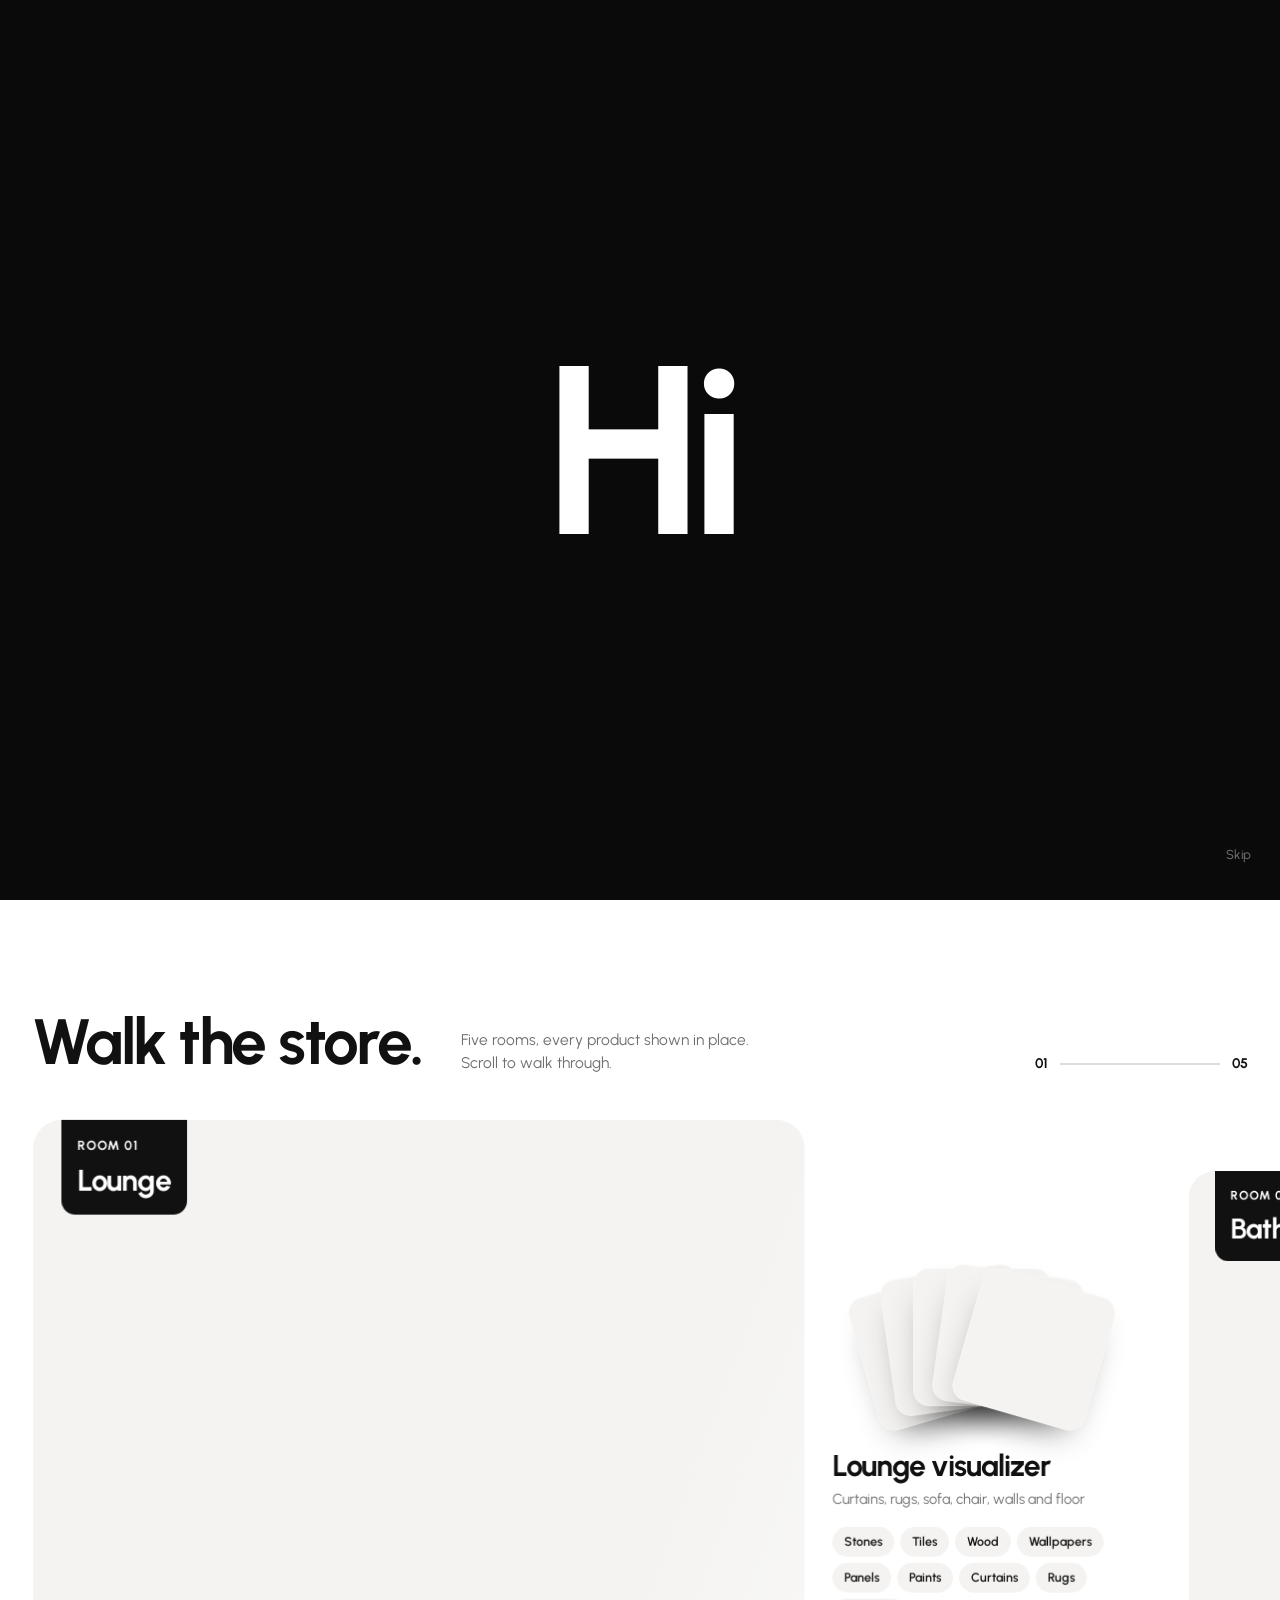
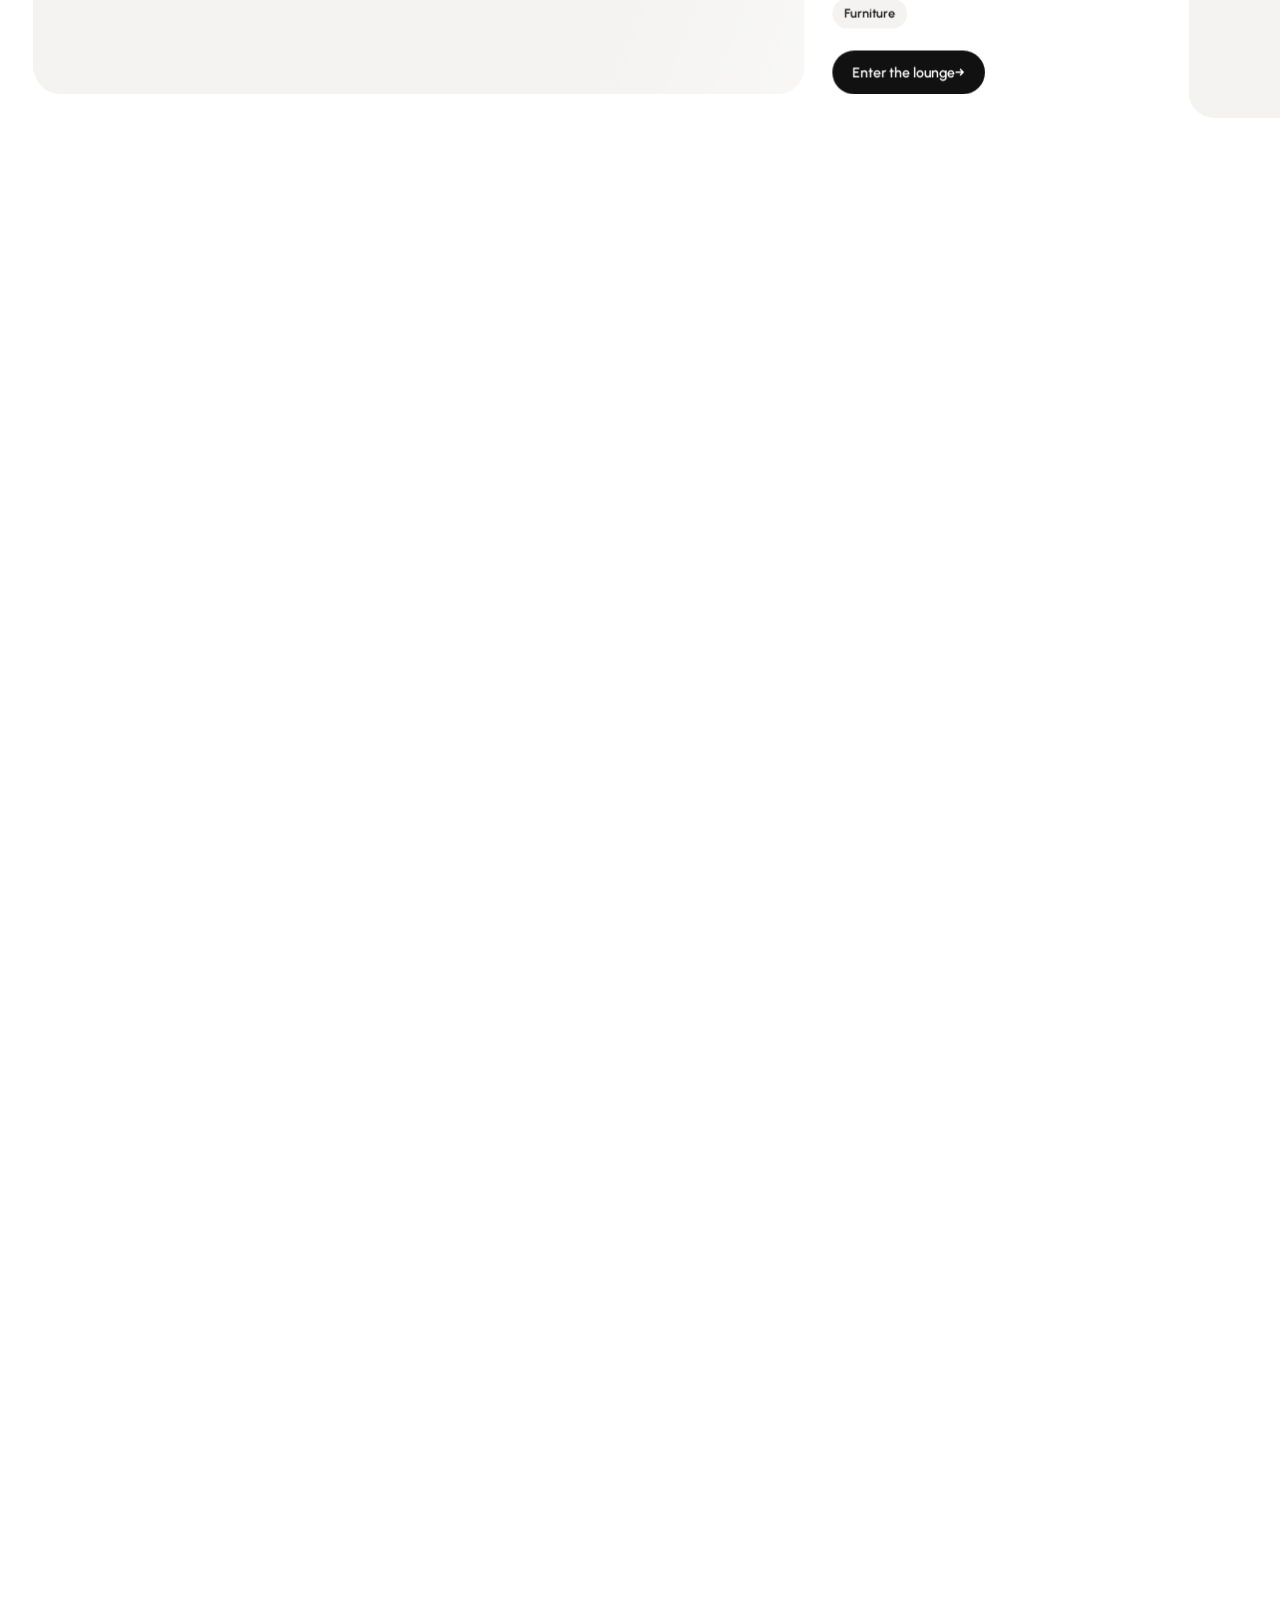
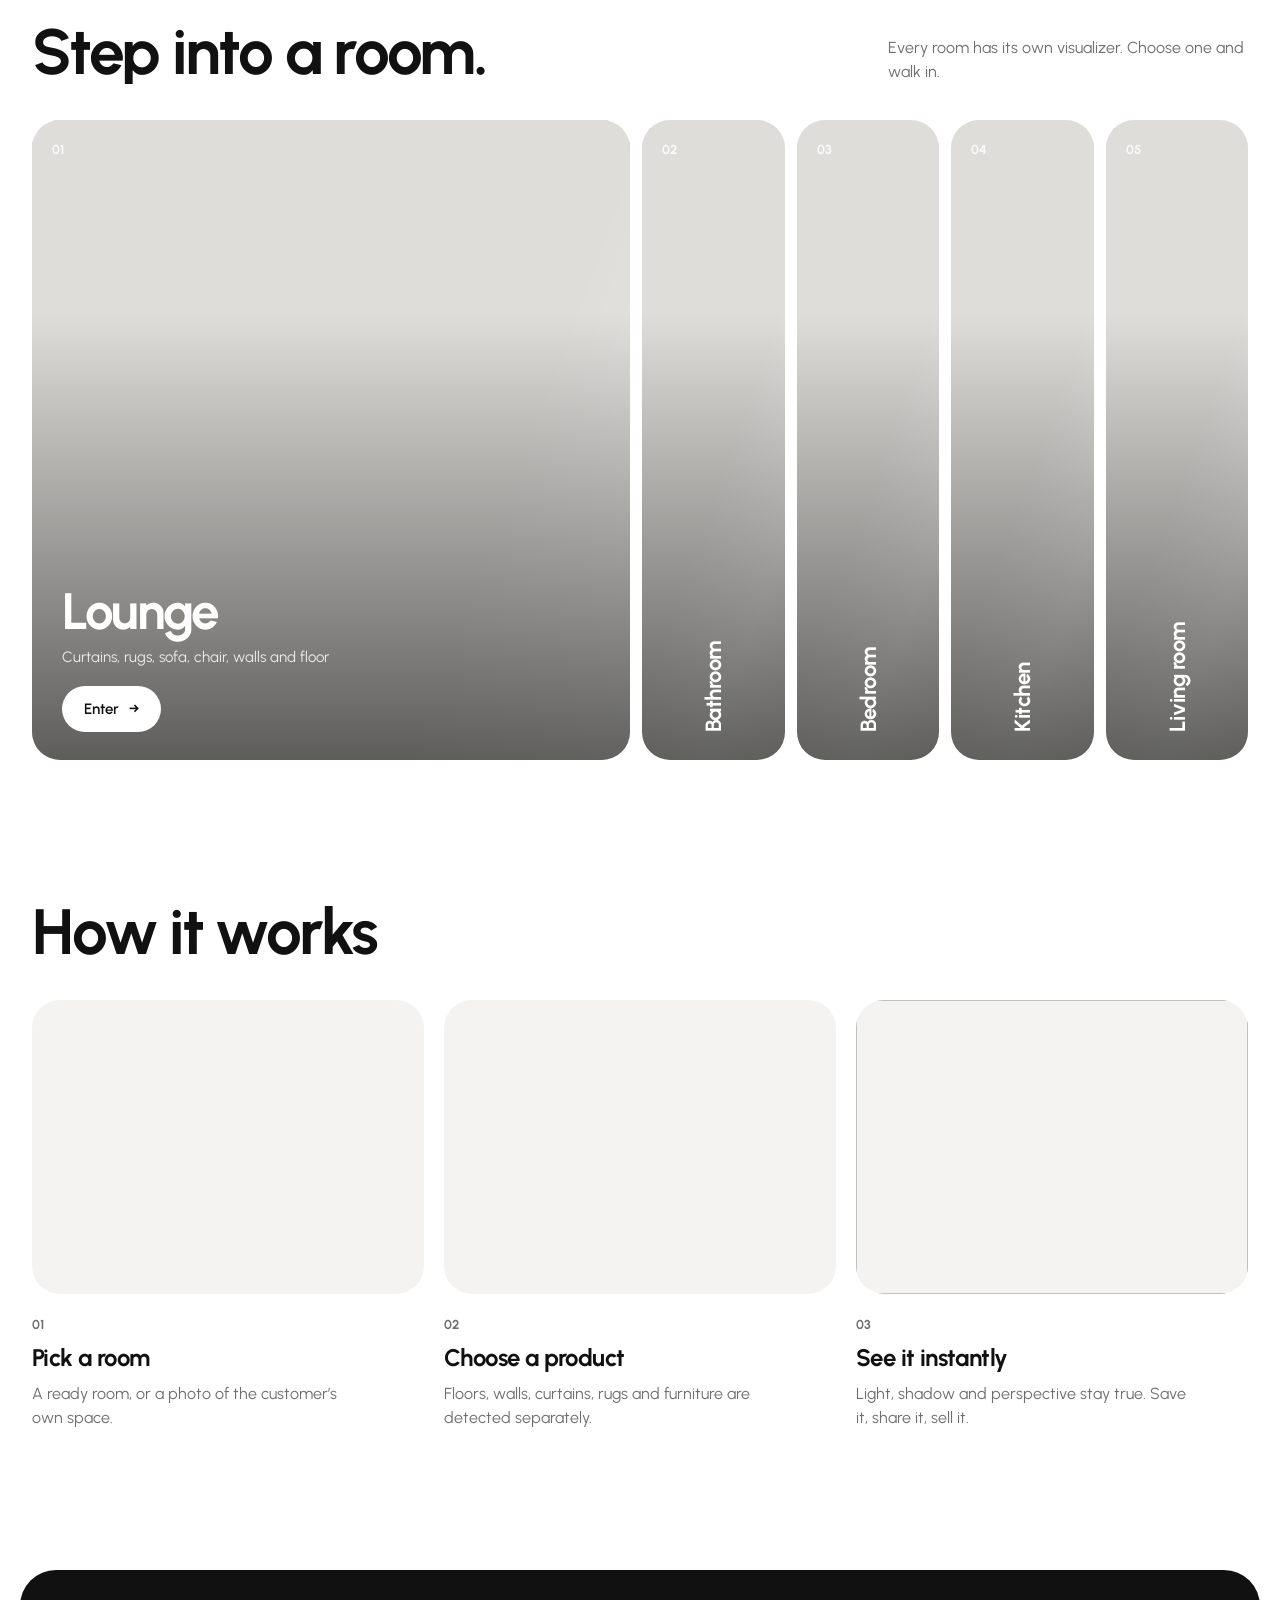
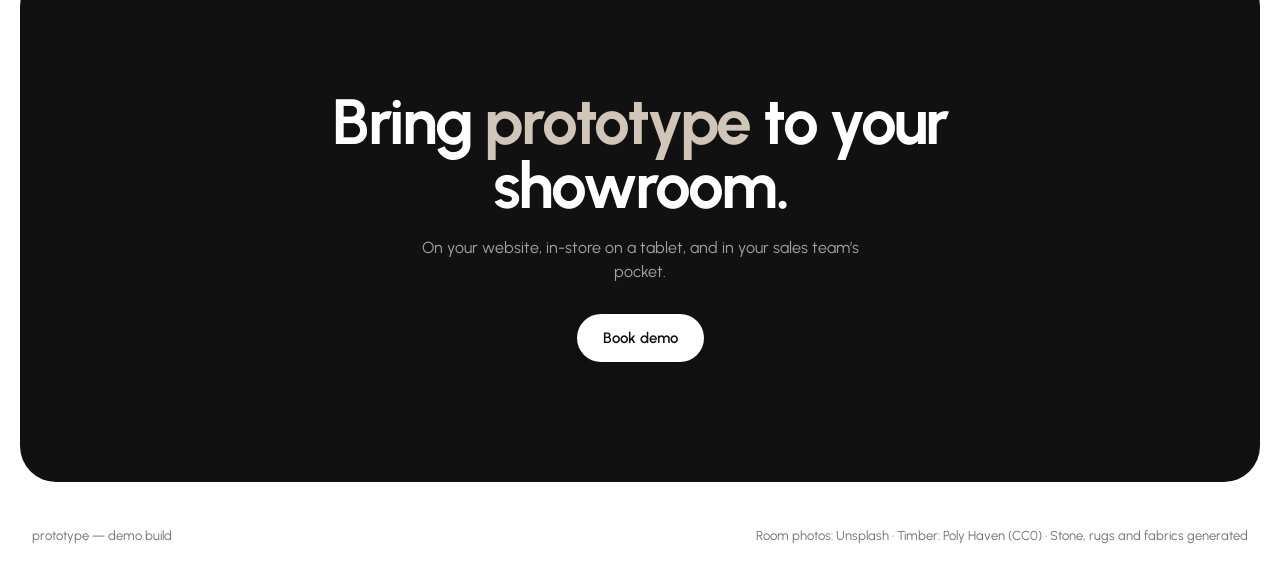
==== commit 1ab1507e: "Capital Hi, instant Skip, intro only on fresh open; smoother loading - Skip ends the intro immediate" ====
--- a/index.html
+++ b/index.html
@@ -13,7 +13,7 @@
 
 <!-- intro -->
 <div class="intro" id="intro" aria-hidden="true">
-  <div class="hi" id="hi">hi</div>
+  <div class="hi" id="hi">Hi</div>
   <p class="intro-line" id="introLine"><span>this</span> <span>is</span> <span>our</span> <span>prototype</span></p>
   <div class="intro-bar"><i id="introBar"></i></div>
   <button class="intro-skip" id="introSkip">Skip</button>
--- a/site.css
+++ b/site.css
@@ -443,3 +443,6 @@
   .room-page .rp{padding-top:90px}
   .rp-head{gap:16px}
 }
+
+/* compositor hints for the scroll-driven store */
+.bay,.bay-img img{will-change:transform}
